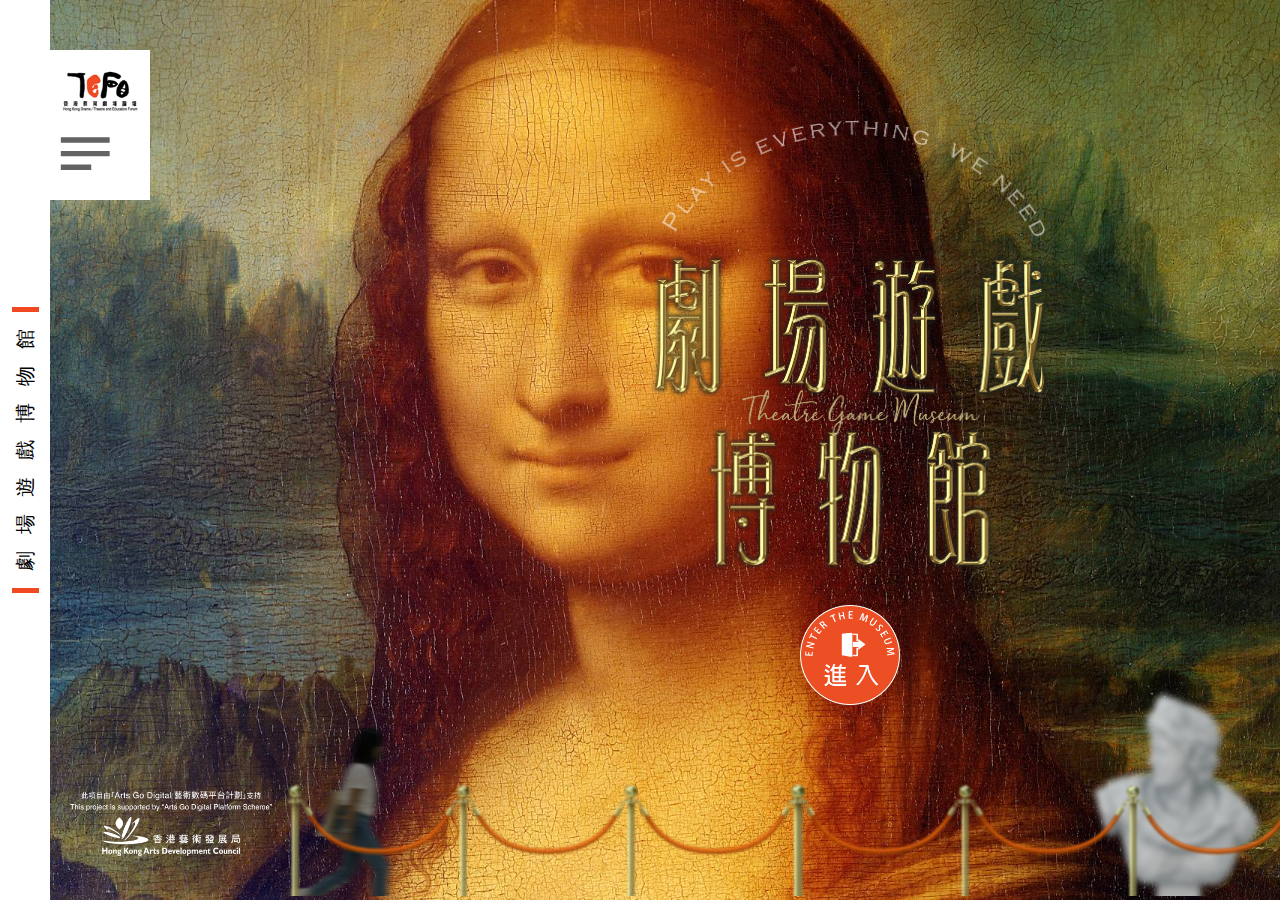
==== index.html @ 69258dda "test version tefo-theath game museum" ====
<!doctype html><html lang="en"><head><meta charset="utf-8"/><link rel="icon" href="./favicon.ico"/><meta name="viewport" content="width=device-width,initial-scale=1"/><meta name="theme-color" content="#000000"/><meta name="description" content="Web site created using create-react-app"/><link rel="apple-touch-icon" href="./logo192.png"/><link rel="manifest" href="./manifest.json"/><title>React App</title><link href="./static/css/main.dbf21f42.chunk.css" rel="stylesheet"></head><body><noscript>You need to enable JavaScript to run this app.</noscript><div id="root"></div><script>!function(e){function t(t){for(var n,a,f=t[0],l=t[1],i=t[2],c=0,s=[];c<f.length;c++)a=f[c],Object.prototype.hasOwnProperty.call(o,a)&&o[a]&&s.push(o[a][0]),o[a]=0;for(n in l)Object.prototype.hasOwnProperty.call(l,n)&&(e[n]=l[n]);for(p&&p(t);s.length;)s.shift()();return u.push.apply(u,i||[]),r()}function r(){for(var e,t=0;t<u.length;t++){for(var r=u[t],n=!0,f=1;f<r.length;f++){var l=r[f];0!==o[l]&&(n=!1)}n&&(u.splice(t--,1),e=a(a.s=r[0]))}return e}var n={},o={1:0},u=[];function a(t){if(n[t])return n[t].exports;var r=n[t]={i:t,l:!1,exports:{}};return e[t].call(r.exports,r,r.exports,a),r.l=!0,r.exports}a.m=e,a.c=n,a.d=function(e,t,r){a.o(e,t)||Object.defineProperty(e,t,{enumerable:!0,get:r})},a.r=function(e){"undefined"!=typeof Symbol&&Symbol.toStringTag&&Object.defineProperty(e,Symbol.toStringTag,{value:"Module"}),Object.defineProperty(e,"__esModule",{value:!0})},a.t=function(e,t){if(1&t&&(e=a(e)),8&t)return e;if(4&t&&"object"==typeof e&&e&&e.__esModule)return e;var r=Object.create(null);if(a.r(r),Object.defineProperty(r,"default",{enumerable:!0,value:e}),2&t&&"string"!=typeof e)for(var n in e)a.d(r,n,function(t){return e[t]}.bind(null,n));return r},a.n=function(e){var t=e&&e.__esModule?function(){return e.default}:function(){return e};return a.d(t,"a",t),t},a.o=function(e,t){return Object.prototype.hasOwnProperty.call(e,t)},a.p="./";var f=this["webpackJsonptefo-theath-game-museum"]=this["webpackJsonptefo-theath-game-museum"]||[],l=f.push.bind(f);f.push=t,f=f.slice();for(var i=0;i<f.length;i++)t(f[i]);var p=l;r()}([])</script><script src="./static/js/2.9c0cfb5a.chunk.js"></script><script src="./static/js/main.5e828499.chunk.js"></script></body></html>
---- static/css/main.dbf21f42.chunk.css ----
.Header_main-wrapper__FoVVY{background-color:#fff;position:absolute;height:100vh;width:50px}.Header_main-wrapper__FoVVY .Header_menu-button-wrapper__3UiHN{background-color:#fff;position:absolute;top:50px;left:50px;height:150px;width:100px;padding:20px 10px;box-sizing:border-box}.Header_main-wrapper__FoVVY .Header_menu-button-wrapper__3UiHN .Header_btn-menu__-OaRZ{margin-top:20px}.Header_main-wrapper__FoVVY .Header_menu-button-wrapper__3UiHN .Header_btn-menu__-OaRZ img{width:50px}.Header_main-wrapper__FoVVY .Header_title__1F92a{transform:rotate(270deg);transform-origin:0 0;text-align:center;margin:0 auto;box-sizing:border-box;position:absolute;top:100vh;width:100vh;height:50px;display:flex;align-items:center;justify-content:center}.Header_main-wrapper__FoVVY .Header_title__1F92a .Header_title-inner-wrapper__3VmF3{letter-spacing:17px;padding:0 0 0 17px;border-left:5px solid #f04922;border-right:5px solid #f04922;font-size:20px}@media screen and (max-width:640px){.Header_main-wrapper__FoVVY{position:absolute;width:100%;height:unset;top:0;left:0}.Header_main-wrapper__FoVVY .Header_menu-button-wrapper__3UiHN{position:relative;top:unset;left:unset;width:100%;height:50px;padding:20px 10px 10px;display:flex;align-items:center;justify-content:space-between;margin-top:10px}.Header_main-wrapper__FoVVY .Header_menu-button-wrapper__3UiHN .Header_logo-wrapper__1xQ1X{height:100%}.Header_main-wrapper__FoVVY .Header_menu-button-wrapper__3UiHN .Header_btn-menu__-OaRZ{height:100%;margin-top:0}.Header_main-wrapper__FoVVY .Header_title__1F92a{transform:unset;width:100%;height:unset;top:28px}.Header_main-wrapper__FoVVY .Header_title__1F92a .Header_title-inner-wrapper__3VmF3{font-size:16px;letter-spacing:5px;padding:0 0 0 5px}}.Landing_main-wrapper__2ruoX{background-image:url(../../static/media/pc_bg.e0ec4f94.jpg);background-repeat:no-repeat;width:100vw;height:100vh;background-size:cover}.Landing_main-wrapper__2ruoX .Landing_bubble-gum-wrapper__1EOdi{position:absolute;top:410px;left:510px;width:200px;animation-duration:1s;animation-iteration-count:infinite}.Landing_main-wrapper__2ruoX .Landing_enter-wrapper__3Q1ZH{z-index:100;position:absolute;width:400px;top:120px;right:230px;display:flex;flex-wrap:wrap;justify-content:center}.Landing_main-wrapper__2ruoX .Landing_enter-wrapper__3Q1ZH .Landing_btn-enter__1Q6Pv{margin-top:30px;background-image:url(../../static/media/btn-enter.7aafa90f.png);background-repeat:no-repeat;width:100px;height:100px;background-size:contain}.Landing_main-wrapper__2ruoX .Landing_enter-wrapper__3Q1ZH .Landing_btn-enter__1Q6Pv:hover{background-image:url(../../static/media/btn-enter-hover.f0e2e5ad.png)}.Landing_main-wrapper__2ruoX .Landing_bottom-item-wrapper__21vsF{position:absolute;bottom:0;left:50px;display:flex;align-items:flex-end}.Landing_main-wrapper__2ruoX .Landing_bottom-item-wrapper__21vsF .Landing_sponsor-wrapper__t954B{flex:1 1;min-width:100px;margin-bottom:40px;padding-left:20px}.Landing_main-wrapper__2ruoX .Landing_bottom-item-wrapper__21vsF .Landing_fence-wrapper__2pHlI{flex:5 1}@keyframes Landing_bubble-gum-keyframes__3iFqS{0%{transform:scale(1)}to{transform:scale(3)}}@media screen and (max-width:640px){.Landing_main-wrapper__2ruoX{background-image:url(../../static/media/m_bg.52000dc2.jpg)}.Landing_main-wrapper__2ruoX .Landing_enter-wrapper__3Q1ZH{top:410px;left:0;right:0;width:60%;margin:auto}.Landing_main-wrapper__2ruoX .Landing_enter-wrapper__3Q1ZH .Landing_btn-enter__1Q6Pv{width:60px;margin-top:10px}.Landing_main-wrapper__2ruoX .Landing_bottom-item-wrapper__21vsF{width:100%;left:0}.Landing_main-wrapper__2ruoX .Landing_bottom-item-wrapper__21vsF .Landing_sponsor-wrapper__t954B{position:fixed;top:80px;right:0;flex:unset;width:30%;margin:0;padding:0}.Landing_main-wrapper__2ruoX .Landing_bottom-item-wrapper__21vsF .Landing_fence-wrapper__2pHlI{width:100%;flex:unset}}.Welcome_main-wrapper__Hpxr8{background-image:url(../../static/media/pc_scene2_bg.5a228e46.jpg);background-repeat:no-repeat;width:100vw;height:100vh;background-size:cover}.Welcome_main-wrapper__Hpxr8.Welcome_stage-next__2Sww- .Welcome_interactive-wrapper__zdX-I .Welcome_chatbox-wrapper__3gYdY .Welcome_chatbox-inner-wrapper__2IcvY .Welcome_button__3Q8O3{background-image:url([data-uri])}.Welcome_main-wrapper__Hpxr8.Welcome_stage-next__2Sww- .Welcome_interactive-wrapper__zdX-I .Welcome_chatbox-wrapper__3gYdY .Welcome_chatbox-inner-wrapper__2IcvY .Welcome_button__3Q8O3:hover{background-image:url([data-uri])}.Welcome_main-wrapper__Hpxr8.Welcome_stage-ready__2ZlGd .Welcome_interactive-wrapper__zdX-I .Welcome_chatbox-wrapper__3gYdY .Welcome_chatbox-inner-wrapper__2IcvY .Welcome_message-wrapper__qYO1U{padding:60px 100px 60px 110px}.Welcome_main-wrapper__Hpxr8.Welcome_stage-ready__2ZlGd .Welcome_interactive-wrapper__zdX-I .Welcome_chatbox-wrapper__3gYdY .Welcome_chatbox-inner-wrapper__2IcvY .Welcome_message-wrapper__qYO1U .Welcome_message-content__1_M8i.Welcome_message2__3iXRi .Welcome_intro__34xeK{letter-spacing:.2em}.Welcome_main-wrapper__Hpxr8.Welcome_stage-ready__2ZlGd .Welcome_interactive-wrapper__zdX-I .Welcome_chatbox-wrapper__3gYdY .Welcome_chatbox-inner-wrapper__2IcvY .Welcome_message-wrapper__qYO1U .Welcome_message-content__1_M8i.Welcome_message2__3iXRi .Welcome_prepare-item-wrapper__1d6SG{margin-top:40px;display:flex;align-items:flex-start;justify-content:space-between}.Welcome_main-wrapper__Hpxr8.Welcome_stage-ready__2ZlGd .Welcome_interactive-wrapper__zdX-I .Welcome_chatbox-wrapper__3gYdY .Welcome_chatbox-inner-wrapper__2IcvY .Welcome_message-wrapper__qYO1U .Welcome_message-content__1_M8i.Welcome_message2__3iXRi .Welcome_prepare-item-wrapper__1d6SG .Welcome_item-wrapper__3N5bn{display:flex;flex-wrap:wrap;align-items:center;justify-content:center;flex:1 1}.Welcome_main-wrapper__Hpxr8.Welcome_stage-ready__2ZlGd .Welcome_interactive-wrapper__zdX-I .Welcome_chatbox-wrapper__3gYdY .Welcome_chatbox-inner-wrapper__2IcvY .Welcome_message-wrapper__qYO1U .Welcome_message-content__1_M8i.Welcome_message2__3iXRi .Welcome_prepare-item-wrapper__1d6SG .Welcome_item-wrapper__3N5bn .Welcome_image-wrapper__3rYbd{display:flex;align-items:center;justify-content:center;padding:0;box-sizing:border-box;flex:1 0 100%;height:50px}.Welcome_main-wrapper__Hpxr8.Welcome_stage-ready__2ZlGd .Welcome_interactive-wrapper__zdX-I .Welcome_chatbox-wrapper__3gYdY .Welcome_chatbox-inner-wrapper__2IcvY .Welcome_message-wrapper__qYO1U .Welcome_message-content__1_M8i.Welcome_message2__3iXRi .Welcome_prepare-item-wrapper__1d6SG .Welcome_item-wrapper__3N5bn .Welcome_name__2Xkpx{color:#f04922;font-size:20px;width:100%;text-align:center;margin-top:10px}.Welcome_main-wrapper__Hpxr8.Welcome_stage-ready__2ZlGd .Welcome_interactive-wrapper__zdX-I .Welcome_chatbox-wrapper__3gYdY .Welcome_chatbox-inner-wrapper__2IcvY .Welcome_message-wrapper__qYO1U .Welcome_message-content__1_M8i.Welcome_message2__3iXRi .Welcome_prepare-item-wrapper__1d6SG .Welcome_item-wrapper__3N5bn .Welcome_desc__3jBHg{font-size:14px;text-align:center}.Welcome_main-wrapper__Hpxr8.Welcome_stage-ready__2ZlGd .Welcome_interactive-wrapper__zdX-I .Welcome_chatbox-wrapper__3gYdY .Welcome_chatbox-inner-wrapper__2IcvY .Welcome_button__3Q8O3{background-image:url(../../static/media/btn-ready.8f2aceac.png);bottom:-20px}.Welcome_main-wrapper__Hpxr8.Welcome_stage-ready__2ZlGd .Welcome_interactive-wrapper__zdX-I .Welcome_chatbox-wrapper__3gYdY .Welcome_chatbox-inner-wrapper__2IcvY .Welcome_button__3Q8O3:hover{background-image:url(../../static/media/btn-ready-hover.6deb0846.png)}.Welcome_main-wrapper__Hpxr8 .Welcome_interactive-wrapper__zdX-I{height:100%;width:80%;margin:0 auto;position:relative;display:flex;flex-wrap:wrap}.Welcome_main-wrapper__Hpxr8 .Welcome_interactive-wrapper__zdX-I .Welcome_chatbox-wrapper__3gYdY{height:55%;display:flex;align-self:flex-end;flex:1 0 100%;justify-content:flex-end}.Welcome_main-wrapper__Hpxr8 .Welcome_interactive-wrapper__zdX-I .Welcome_chatbox-wrapper__3gYdY .Welcome_chatbox-inner-wrapper__2IcvY{height:100%;position:relative}.Welcome_main-wrapper__Hpxr8 .Welcome_interactive-wrapper__zdX-I .Welcome_chatbox-wrapper__3gYdY .Welcome_chatbox-inner-wrapper__2IcvY .Welcome_message-wrapper__qYO1U{position:absolute;top:0;left:0;width:100%;height:100%;box-sizing:border-box;padding:40px 100px 60px 110px}.Welcome_main-wrapper__Hpxr8 .Welcome_interactive-wrapper__zdX-I .Welcome_chatbox-wrapper__3gYdY .Welcome_chatbox-inner-wrapper__2IcvY .Welcome_message-wrapper__qYO1U .Welcome_title__2pFWv{width:100px}.Welcome_main-wrapper__Hpxr8 .Welcome_interactive-wrapper__zdX-I .Welcome_chatbox-wrapper__3gYdY .Welcome_chatbox-inner-wrapper__2IcvY .Welcome_message-wrapper__qYO1U .Welcome_message-content__1_M8i{color:#fdfcfc;font-weight:700;font-family:"Adobe Fan Heiti Std";margin-top:10px}.Welcome_main-wrapper__Hpxr8 .Welcome_interactive-wrapper__zdX-I .Welcome_chatbox-wrapper__3gYdY .Welcome_chatbox-inner-wrapper__2IcvY .Welcome_message-wrapper__qYO1U .Welcome_message-content__1_M8i.Welcome_message__2pbww{letter-spacing:8px;line-height:1.2em;font-size:40px}.Welcome_main-wrapper__Hpxr8 .Welcome_interactive-wrapper__zdX-I .Welcome_chatbox-wrapper__3gYdY .Welcome_chatbox-inner-wrapper__2IcvY .Welcome_message-wrapper__qYO1U .Welcome_message-content__1_M8i.Welcome_message__2pbww span{color:#f04922}.Welcome_main-wrapper__Hpxr8 .Welcome_interactive-wrapper__zdX-I .Welcome_chatbox-wrapper__3gYdY .Welcome_chatbox-inner-wrapper__2IcvY .Welcome_button__3Q8O3{background-repeat:no-repeat;width:100px;height:100px;background-size:contain;position:absolute;bottom:-50px;left:330px}.Welcome_main-wrapper__Hpxr8 .Welcome_interactive-wrapper__zdX-I .Welcome_chatbox-wrapper__3gYdY .Welcome_chatbox-inner-wrapper__2IcvY .Welcome_button__3Q8O3.Welcome_btn-next__RwuQP{background-image:url([data-uri])}.Welcome_main-wrapper__Hpxr8 .Welcome_interactive-wrapper__zdX-I .Welcome_chatbox-wrapper__3gYdY .Welcome_chatbox-inner-wrapper__2IcvY .Welcome_button__3Q8O3.Welcome_btn-next__RwuQP:hover{background-image:url([data-uri])}.Welcome_main-wrapper__Hpxr8 .Welcome_interactive-wrapper__zdX-I .Welcome_chatbox-wrapper__3gYdY .Welcome_chatbox-inner-wrapper__2IcvY .Welcome_button__3Q8O3.Welcome_btn-ready__2dEn0{background-image:url(../../static/media/btn-ready.8f2aceac.png)}.Welcome_main-wrapper__Hpxr8 .Welcome_interactive-wrapper__zdX-I .Welcome_chatbox-wrapper__3gYdY .Welcome_chatbox-inner-wrapper__2IcvY .Welcome_button__3Q8O3.Welcome_btn-ready__2dEn0:hover{background-image:url(../../static/media/btn-ready-hover.6deb0846.png)}.Welcome_main-wrapper__Hpxr8 .Welcome_interactive-wrapper__zdX-I .Welcome_lincoln-wrapper__yZY7G{position:relative;height:40%;display:flex;flex:1 0 100%;align-self:flex-end;justify-content:center}.Welcome_main-wrapper__Hpxr8 .Welcome_interactive-wrapper__zdX-I .Welcome_lincoln-wrapper__yZY7G .Welcome_eye-glasses__2fNb4{position:absolute;top:16.3%;left:45.7%;width:50px}.Welcome_main-wrapper__Hpxr8 .Welcome_interactive-wrapper__zdX-I .Welcome_lincoln-wrapper__yZY7G img{margin-right:16%}@media screen and (max-width:640px){.Welcome_main-wrapper__Hpxr8{background-image:url(../../static/media/m_scene2_bg.c8f529ed.jpg);height:calc(100vh - 60px);margin-top:60px;background-position:top}.Welcome_main-wrapper__Hpxr8.Welcome_stage-ready__2ZlGd .Welcome_interactive-wrapper__zdX-I .Welcome_chatbox-wrapper__3gYdY .Welcome_chatbox-inner-wrapper__2IcvY .Welcome_message-wrapper__qYO1U{padding:40px 30px 10px 50px;width:100%}.Welcome_main-wrapper__Hpxr8.Welcome_stage-ready__2ZlGd .Welcome_interactive-wrapper__zdX-I .Welcome_chatbox-wrapper__3gYdY .Welcome_chatbox-inner-wrapper__2IcvY .Welcome_message-wrapper__qYO1U .Welcome_message-content__1_M8i.Welcome_message2__3iXRi .Welcome_intro__34xeK{font-size:14px;letter-spacing:.1em}.Welcome_main-wrapper__Hpxr8.Welcome_stage-ready__2ZlGd .Welcome_interactive-wrapper__zdX-I .Welcome_chatbox-wrapper__3gYdY .Welcome_chatbox-inner-wrapper__2IcvY .Welcome_message-wrapper__qYO1U .Welcome_message-content__1_M8i.Welcome_message2__3iXRi .Welcome_prepare-item-wrapper__1d6SG{margin-top:15px}.Welcome_main-wrapper__Hpxr8.Welcome_stage-ready__2ZlGd .Welcome_interactive-wrapper__zdX-I .Welcome_chatbox-wrapper__3gYdY .Welcome_chatbox-inner-wrapper__2IcvY .Welcome_message-wrapper__qYO1U .Welcome_message-content__1_M8i.Welcome_message2__3iXRi .Welcome_prepare-item-wrapper__1d6SG .Welcome_item-wrapper__3N5bn .Welcome_image-wrapper__3rYbd{height:30px}.Welcome_main-wrapper__Hpxr8.Welcome_stage-ready__2ZlGd .Welcome_interactive-wrapper__zdX-I .Welcome_chatbox-wrapper__3gYdY .Welcome_chatbox-inner-wrapper__2IcvY .Welcome_message-wrapper__qYO1U .Welcome_message-content__1_M8i.Welcome_message2__3iXRi .Welcome_prepare-item-wrapper__1d6SG .Welcome_item-wrapper__3N5bn .Welcome_name__2Xkpx{font-size:16px}.Welcome_main-wrapper__Hpxr8.Welcome_stage-ready__2ZlGd .Welcome_interactive-wrapper__zdX-I .Welcome_chatbox-wrapper__3gYdY .Welcome_chatbox-inner-wrapper__2IcvY .Welcome_message-wrapper__qYO1U .Welcome_message-content__1_M8i.Welcome_message2__3iXRi .Welcome_prepare-item-wrapper__1d6SG .Welcome_item-wrapper__3N5bn .Welcome_desc__3jBHg{font-size:12px}.Welcome_main-wrapper__Hpxr8.Welcome_stage-ready__2ZlGd .Welcome_interactive-wrapper__zdX-I .Welcome_chatbox-wrapper__3gYdY .Welcome_chatbox-inner-wrapper__2IcvY .Welcome_button__3Q8O3{bottom:120px}.Welcome_main-wrapper__Hpxr8 .Welcome_interactive-wrapper__zdX-I{width:100%}.Welcome_main-wrapper__Hpxr8 .Welcome_interactive-wrapper__zdX-I .Welcome_chatbox-wrapper__3gYdY .Welcome_chatbox-inner-wrapper__2IcvY .Welcome_message-wrapper__qYO1U{width:340px;padding:20px 20px 20px 60px;height:260px}.Welcome_main-wrapper__Hpxr8 .Welcome_interactive-wrapper__zdX-I .Welcome_chatbox-wrapper__3gYdY .Welcome_chatbox-inner-wrapper__2IcvY .Welcome_message-wrapper__qYO1U .Welcome_title__2pFWv{width:50px}.Welcome_main-wrapper__Hpxr8 .Welcome_interactive-wrapper__zdX-I .Welcome_chatbox-wrapper__3gYdY .Welcome_chatbox-inner-wrapper__2IcvY .Welcome_message-wrapper__qYO1U .Welcome_message-content__1_M8i.Welcome_message__2pbww{font-size:18px}.Welcome_main-wrapper__Hpxr8 .Welcome_interactive-wrapper__zdX-I .Welcome_chatbox-wrapper__3gYdY .Welcome_chatbox-inner-wrapper__2IcvY .Welcome_button__3Q8O3{width:50px;height:50px;bottom:130px;left:200px}.Welcome_main-wrapper__Hpxr8 .Welcome_interactive-wrapper__zdX-I .Welcome_lincoln-wrapper__yZY7G{height:unset}}:root{--max-frame-width:1100px;--main-wrapper-min-height:calc(100vh - 300px)}body{width:100%;height:100%;font-family:Arial}body,h1,h2,h3,h4,h5,h6{margin:0}:focus{outline:none}button{border:0;font-size:1em}img{max-width:100%;max-height:100%}.btn{cursor:pointer}a,a:hover{color:unset;text-decoration:none}a:hover{cursor:pointer}
/*# sourceMappingURL=main.dbf21f42.chunk.css.map */
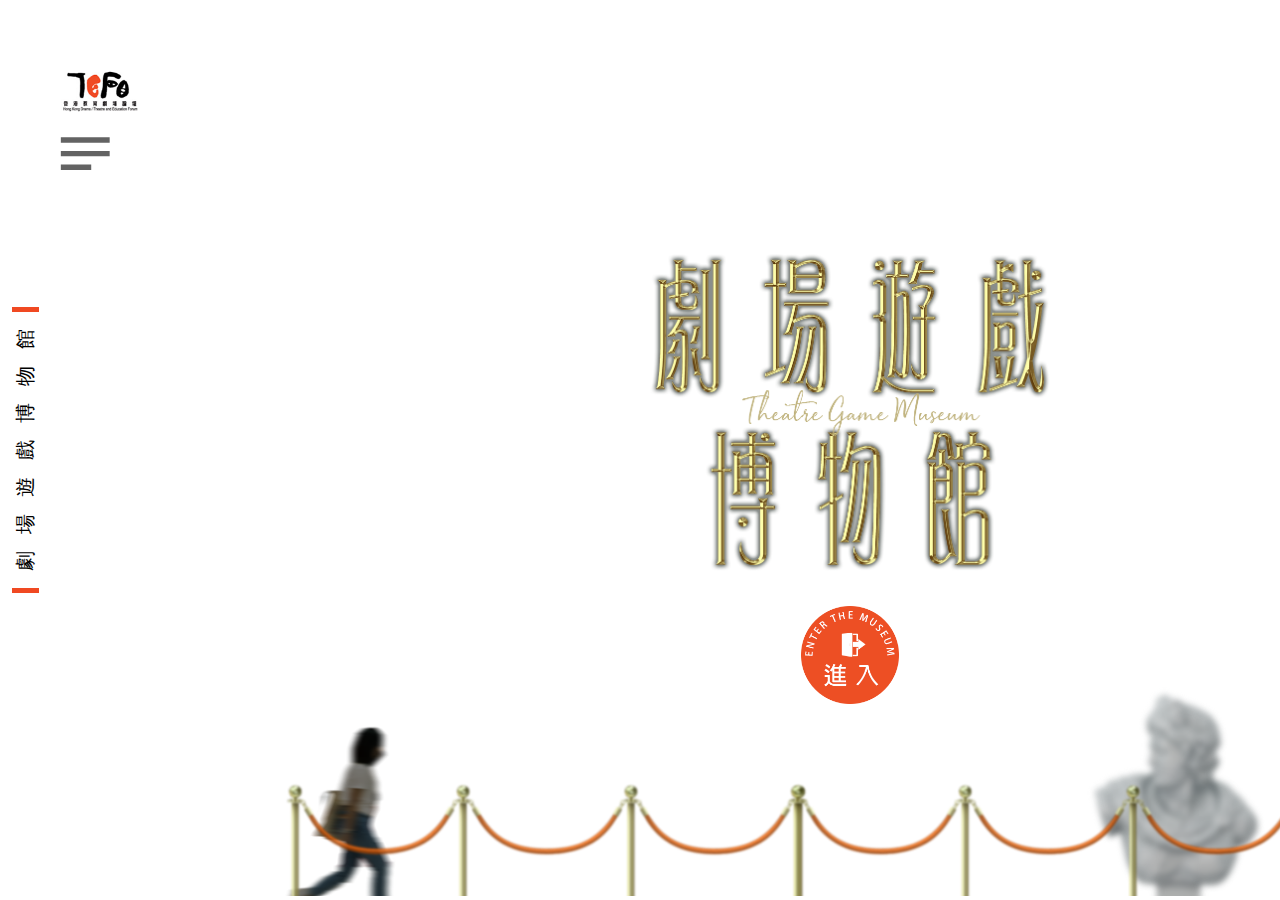
==== commit ffa26f56: "[Update] tefo-theath-game-museum" ====
--- a/index.html
+++ b/index.html
@@ -1 +1 @@
-<!doctype html><html lang="en"><head><meta charset="utf-8"/><link rel="icon" href="./favicon.ico"/><meta name="viewport" content="width=device-width,initial-scale=1"/><meta name="theme-color" content="#000000"/><meta name="description" content="Web site created using create-react-app"/><link rel="apple-touch-icon" href="./logo192.png"/><link rel="manifest" href="./manifest.json"/><title>React App</title><link href="./static/css/main.dbf21f42.chunk.css" rel="stylesheet"></head><body><noscript>You need to enable JavaScript to run this app.</noscript><div id="root"></div><script>!function(e){function t(t){for(var n,a,f=t[0],l=t[1],i=t[2],c=0,s=[];c<f.length;c++)a=f[c],Object.prototype.hasOwnProperty.call(o,a)&&o[a]&&s.push(o[a][0]),o[a]=0;for(n in l)Object.prototype.hasOwnProperty.call(l,n)&&(e[n]=l[n]);for(p&&p(t);s.length;)s.shift()();return u.push.apply(u,i||[]),r()}function r(){for(var e,t=0;t<u.length;t++){for(var r=u[t],n=!0,f=1;f<r.length;f++){var l=r[f];0!==o[l]&&(n=!1)}n&&(u.splice(t--,1),e=a(a.s=r[0]))}return e}var n={},o={1:0},u=[];function a(t){if(n[t])return n[t].exports;var r=n[t]={i:t,l:!1,exports:{}};return e[t].call(r.exports,r,r.exports,a),r.l=!0,r.exports}a.m=e,a.c=n,a.d=function(e,t,r){a.o(e,t)||Object.defineProperty(e,t,{enumerable:!0,get:r})},a.r=function(e){"undefined"!=typeof Symbol&&Symbol.toStringTag&&Object.defineProperty(e,Symbol.toStringTag,{value:"Module"}),Object.defineProperty(e,"__esModule",{value:!0})},a.t=function(e,t){if(1&t&&(e=a(e)),8&t)return e;if(4&t&&"object"==typeof e&&e&&e.__esModule)return e;var r=Object.create(null);if(a.r(r),Object.defineProperty(r,"default",{enumerable:!0,value:e}),2&t&&"string"!=typeof e)for(var n in e)a.d(r,n,function(t){return e[t]}.bind(null,n));return r},a.n=function(e){var t=e&&e.__esModule?function(){return e.default}:function(){return e};return a.d(t,"a",t),t},a.o=function(e,t){return Object.prototype.hasOwnProperty.call(e,t)},a.p="./";var f=this["webpackJsonptefo-theath-game-museum"]=this["webpackJsonptefo-theath-game-museum"]||[],l=f.push.bind(f);f.push=t,f=f.slice();for(var i=0;i<f.length;i++)t(f[i]);var p=l;r()}([])</script><script src="./static/js/2.9c0cfb5a.chunk.js"></script><script src="./static/js/main.5e828499.chunk.js"></script></body></html>+<!doctype html><html lang="en"><head><meta charset="utf-8"/><link rel="icon" href="./favicon.ico"/><meta name="viewport" content="width=device-width,initial-scale=1"/><meta name="theme-color" content="#000000"/><meta name="description" content=""/><script src="./verlet-1.0.0.min.js"></script><link rel="apple-touch-icon" href="./logo192.png"/><link rel="manifest" href="./manifest.json"/><title>劇場遊戲博物館</title><link href="./static/css/main.ba99017e.chunk.css" rel="stylesheet"></head><body><noscript>You need to enable JavaScript to run this app.</noscript><div id="root"></div><script>!function(e){function t(t){for(var n,a,f=t[0],l=t[1],i=t[2],c=0,s=[];c<f.length;c++)a=f[c],Object.prototype.hasOwnProperty.call(o,a)&&o[a]&&s.push(o[a][0]),o[a]=0;for(n in l)Object.prototype.hasOwnProperty.call(l,n)&&(e[n]=l[n]);for(p&&p(t);s.length;)s.shift()();return u.push.apply(u,i||[]),r()}function r(){for(var e,t=0;t<u.length;t++){for(var r=u[t],n=!0,f=1;f<r.length;f++){var l=r[f];0!==o[l]&&(n=!1)}n&&(u.splice(t--,1),e=a(a.s=r[0]))}return e}var n={},o={1:0},u=[];function a(t){if(n[t])return n[t].exports;var r=n[t]={i:t,l:!1,exports:{}};return e[t].call(r.exports,r,r.exports,a),r.l=!0,r.exports}a.m=e,a.c=n,a.d=function(e,t,r){a.o(e,t)||Object.defineProperty(e,t,{enumerable:!0,get:r})},a.r=function(e){"undefined"!=typeof Symbol&&Symbol.toStringTag&&Object.defineProperty(e,Symbol.toStringTag,{value:"Module"}),Object.defineProperty(e,"__esModule",{value:!0})},a.t=function(e,t){if(1&t&&(e=a(e)),8&t)return e;if(4&t&&"object"==typeof e&&e&&e.__esModule)return e;var r=Object.create(null);if(a.r(r),Object.defineProperty(r,"default",{enumerable:!0,value:e}),2&t&&"string"!=typeof e)for(var n in e)a.d(r,n,function(t){return e[t]}.bind(null,n));return r},a.n=function(e){var t=e&&e.__esModule?function(){return e.default}:function(){return e};return a.d(t,"a",t),t},a.o=function(e,t){return Object.prototype.hasOwnProperty.call(e,t)},a.p="./";var f=this["webpackJsonptefo-theath-game-museum"]=this["webpackJsonptefo-theath-game-museum"]||[],l=f.push.bind(f);f.push=t,f=f.slice();for(var i=0;i<f.length;i++)t(f[i]);var p=l;r()}([])</script><script src="./static/js/2.5824d6a3.chunk.js"></script><script src="./static/js/main.b02cfaa3.chunk.js"></script></body></html>--- a/static/css/main.ba99017e.chunk.css
+++ b/static/css/main.ba99017e.chunk.css
@@ -0,0 +1,2 @@
+.Header_main-wrapper__FoVVY{background-color:#fff;position:absolute;height:100vh;width:50px;z-index:100}.Header_main-wrapper__FoVVY .Header_menu-button-wrapper__3UiHN{background-color:#fff;position:absolute;top:50px;left:50px;height:150px;width:100px;padding:20px 10px;box-sizing:border-box}.Header_main-wrapper__FoVVY .Header_menu-button-wrapper__3UiHN .Header_btn-menu__-OaRZ{margin-top:20px}.Header_main-wrapper__FoVVY .Header_menu-button-wrapper__3UiHN .Header_btn-menu__-OaRZ img{width:50px}.Header_main-wrapper__FoVVY .Header_title__1F92a{-webkit-transform:rotate(270deg);transform:rotate(270deg);-webkit-transform-origin:0 0;transform-origin:0 0;text-align:center;margin:0 auto;box-sizing:border-box;position:absolute;top:100vh;width:100vh;height:50px;display:-webkit-flex;display:flex;-webkit-align-items:center;align-items:center;-webkit-justify-content:center;justify-content:center}.Header_main-wrapper__FoVVY .Header_title__1F92a .Header_title-inner-wrapper__3VmF3{letter-spacing:17px;padding:0 0 0 17px;border-left:5px solid #f04922;border-right:5px solid #f04922;font-size:20px}@media screen and (max-width:640px){.Header_main-wrapper__FoVVY{position:absolute;width:100%;height:unset;top:0;left:0}.Header_main-wrapper__FoVVY .Header_menu-button-wrapper__3UiHN{position:relative;top:unset;left:unset;width:100%;height:50px;padding:20px 10px 10px;display:-webkit-flex;display:flex;-webkit-align-items:center;align-items:center;-webkit-justify-content:space-between;justify-content:space-between;margin-top:10px}.Header_main-wrapper__FoVVY .Header_menu-button-wrapper__3UiHN .Header_logo-wrapper__1xQ1X{height:100%}.Header_main-wrapper__FoVVY .Header_menu-button-wrapper__3UiHN .Header_btn-menu__-OaRZ{height:100%;margin-top:0}.Header_main-wrapper__FoVVY .Header_title__1F92a{-webkit-transform:unset;transform:unset;width:100%;height:unset;top:28px}.Header_main-wrapper__FoVVY .Header_title__1F92a .Header_title-inner-wrapper__3VmF3{font-size:16px;letter-spacing:5px;padding:0 0 0 5px}}.Landing_main-wrapper__2ruoX{background-image:url(../../static/media/pc_landing_bg.f1ebcdcf.gif);background-repeat:no-repeat;width:100vw;height:100vh;background-size:cover}.Landing_main-wrapper__2ruoX .Landing_bubble-gum-wrapper__1EOdi{position:absolute;top:410px;left:510px;width:200px;-webkit-animation-duration:1s;animation-duration:1s;-webkit-animation-iteration-count:infinite;animation-iteration-count:infinite}.Landing_main-wrapper__2ruoX .Landing_enter-wrapper__3Q1ZH{z-index:100;position:absolute;width:400px;top:120px;right:230px;display:-webkit-flex;display:flex;-webkit-flex-wrap:wrap;flex-wrap:wrap;-webkit-justify-content:center;justify-content:center}.Landing_main-wrapper__2ruoX .Landing_enter-wrapper__3Q1ZH .Landing_btn-enter__1Q6Pv{margin-top:30px;background-image:url(../../static/media/btn-enter.7aafa90f.png);background-repeat:no-repeat;width:100px;height:100px;background-size:contain}.Landing_main-wrapper__2ruoX .Landing_enter-wrapper__3Q1ZH .Landing_btn-enter__1Q6Pv:hover{background-image:url(../../static/media/btn-enter-hover.f0e2e5ad.png)}.Landing_main-wrapper__2ruoX .Landing_bottom-item-wrapper__21vsF{position:absolute;bottom:0;left:50px;display:-webkit-flex;display:flex;-webkit-align-items:flex-end;align-items:flex-end}.Landing_main-wrapper__2ruoX .Landing_bottom-item-wrapper__21vsF .Landing_sponsor-wrapper__t954B{-webkit-flex:1 1;flex:1 1;min-width:100px;margin-bottom:40px;padding-left:20px}.Landing_main-wrapper__2ruoX .Landing_bottom-item-wrapper__21vsF .Landing_fence-wrapper__2pHlI{-webkit-flex:5 1;flex:5 1}@-webkit-keyframes Landing_bubble-gum-keyframes__3iFqS{0%{-webkit-transform:scale(1);transform:scale(1)}to{-webkit-transform:scale(3);transform:scale(3)}}@keyframes Landing_bubble-gum-keyframes__3iFqS{0%{-webkit-transform:scale(1);transform:scale(1)}to{-webkit-transform:scale(3);transform:scale(3)}}@media screen and (max-width:640px){.Landing_main-wrapper__2ruoX{background-image:url(../../static/media/m_landing_bg.b68ae1c3.gif);background-position:top}.Landing_main-wrapper__2ruoX .Landing_enter-wrapper__3Q1ZH{top:410px;left:0;right:0;width:60%;margin:auto}.Landing_main-wrapper__2ruoX .Landing_enter-wrapper__3Q1ZH .Landing_btn-enter__1Q6Pv{width:60px;margin-top:10px}.Landing_main-wrapper__2ruoX .Landing_bottom-item-wrapper__21vsF{width:100%;left:0}.Landing_main-wrapper__2ruoX .Landing_bottom-item-wrapper__21vsF .Landing_sponsor-wrapper__t954B{position:fixed;top:80px;right:0;-webkit-flex:unset;flex:unset;width:30%;margin:0;padding:0}.Landing_main-wrapper__2ruoX .Landing_bottom-item-wrapper__21vsF .Landing_fence-wrapper__2pHlI{width:100%;-webkit-flex:unset;flex:unset}}.Welcome_main-wrapper__Hpxr8{background-image:url(../../static/media/pc_scene2_bg.5a228e46.jpg);background-repeat:no-repeat;width:100vw;height:100vh;background-size:cover}.Welcome_main-wrapper__Hpxr8.Welcome_stage-next__2Sww- .Welcome_interactive-wrapper__zdX-I .Welcome_chatbox-wrapper__3gYdY .Welcome_chatbox-inner-wrapper__2IcvY .Welcome_button__3Q8O3{background-image:url([data-uri])}.Welcome_main-wrapper__Hpxr8.Welcome_stage-next__2Sww- .Welcome_interactive-wrapper__zdX-I .Welcome_chatbox-wrapper__3gYdY .Welcome_chatbox-inner-wrapper__2IcvY .Welcome_button__3Q8O3:hover{background-image:url([data-uri])}.Welcome_main-wrapper__Hpxr8.Welcome_stage-ready__2ZlGd .Welcome_interactive-wrapper__zdX-I .Welcome_chatbox-wrapper__3gYdY .Welcome_chatbox-inner-wrapper__2IcvY .Welcome_message-wrapper__qYO1U{padding:60px 100px 60px 110px}.Welcome_main-wrapper__Hpxr8.Welcome_stage-ready__2ZlGd .Welcome_interactive-wrapper__zdX-I .Welcome_chatbox-wrapper__3gYdY .Welcome_chatbox-inner-wrapper__2IcvY .Welcome_message-wrapper__qYO1U .Welcome_message-content__1_M8i.Welcome_message2__3iXRi .Welcome_intro__34xeK{letter-spacing:.2em}.Welcome_main-wrapper__Hpxr8.Welcome_stage-ready__2ZlGd .Welcome_interactive-wrapper__zdX-I .Welcome_chatbox-wrapper__3gYdY .Welcome_chatbox-inner-wrapper__2IcvY .Welcome_message-wrapper__qYO1U .Welcome_message-content__1_M8i.Welcome_message2__3iXRi .Welcome_prepare-item-wrapper__1d6SG{margin-top:40px;display:-webkit-flex;display:flex;-webkit-align-items:flex-start;align-items:flex-start;-webkit-justify-content:space-between;justify-content:space-between}.Welcome_main-wrapper__Hpxr8.Welcome_stage-ready__2ZlGd .Welcome_interactive-wrapper__zdX-I .Welcome_chatbox-wrapper__3gYdY .Welcome_chatbox-inner-wrapper__2IcvY .Welcome_message-wrapper__qYO1U .Welcome_message-content__1_M8i.Welcome_message2__3iXRi .Welcome_prepare-item-wrapper__1d6SG .Welcome_item-wrapper__3N5bn{display:-webkit-flex;display:flex;-webkit-flex-wrap:wrap;flex-wrap:wrap;-webkit-align-items:center;align-items:center;-webkit-justify-content:center;justify-content:center;-webkit-flex:1 1;flex:1 1}.Welcome_main-wrapper__Hpxr8.Welcome_stage-ready__2ZlGd .Welcome_interactive-wrapper__zdX-I .Welcome_chatbox-wrapper__3gYdY .Welcome_chatbox-inner-wrapper__2IcvY .Welcome_message-wrapper__qYO1U .Welcome_message-content__1_M8i.Welcome_message2__3iXRi .Welcome_prepare-item-wrapper__1d6SG .Welcome_item-wrapper__3N5bn .Welcome_image-wrapper__3rYbd{display:-webkit-flex;display:flex;-webkit-align-items:center;align-items:center;-webkit-justify-content:center;justify-content:center;padding:0;box-sizing:border-box;-webkit-flex:1 0 100%;flex:1 0 100%;height:50px}.Welcome_main-wrapper__Hpxr8.Welcome_stage-ready__2ZlGd .Welcome_interactive-wrapper__zdX-I .Welcome_chatbox-wrapper__3gYdY .Welcome_chatbox-inner-wrapper__2IcvY .Welcome_message-wrapper__qYO1U .Welcome_message-content__1_M8i.Welcome_message2__3iXRi .Welcome_prepare-item-wrapper__1d6SG .Welcome_item-wrapper__3N5bn .Welcome_name__2Xkpx{color:#f04922;font-size:20px;width:100%;text-align:center;margin-top:10px}.Welcome_main-wrapper__Hpxr8.Welcome_stage-ready__2ZlGd .Welcome_interactive-wrapper__zdX-I .Welcome_chatbox-wrapper__3gYdY .Welcome_chatbox-inner-wrapper__2IcvY .Welcome_message-wrapper__qYO1U .Welcome_message-content__1_M8i.Welcome_message2__3iXRi .Welcome_prepare-item-wrapper__1d6SG .Welcome_item-wrapper__3N5bn .Welcome_desc__3jBHg{font-size:14px;text-align:center}.Welcome_main-wrapper__Hpxr8.Welcome_stage-ready__2ZlGd .Welcome_interactive-wrapper__zdX-I .Welcome_chatbox-wrapper__3gYdY .Welcome_chatbox-inner-wrapper__2IcvY .Welcome_button__3Q8O3{background-image:url(../../static/media/btn-ready.8f2aceac.png);bottom:-20px}.Welcome_main-wrapper__Hpxr8.Welcome_stage-ready__2ZlGd .Welcome_interactive-wrapper__zdX-I .Welcome_chatbox-wrapper__3gYdY .Welcome_chatbox-inner-wrapper__2IcvY .Welcome_button__3Q8O3:hover{background-image:url(../../static/media/btn-ready-hover.6deb0846.png)}.Welcome_main-wrapper__Hpxr8 .Welcome_interactive-wrapper__zdX-I{height:100%;width:80%;margin:0 auto;position:relative;display:-webkit-flex;display:flex;-webkit-flex-wrap:wrap;flex-wrap:wrap}.Welcome_main-wrapper__Hpxr8 .Welcome_interactive-wrapper__zdX-I .Welcome_chatbox-wrapper__3gYdY{height:55%;display:-webkit-flex;display:flex;-webkit-align-self:flex-end;align-self:flex-end;-webkit-flex:1 0 100%;flex:1 0 100%;-webkit-justify-content:flex-end;justify-content:flex-end}.Welcome_main-wrapper__Hpxr8 .Welcome_interactive-wrapper__zdX-I .Welcome_chatbox-wrapper__3gYdY .Welcome_chatbox-inner-wrapper__2IcvY{height:100%;position:relative}.Welcome_main-wrapper__Hpxr8 .Welcome_interactive-wrapper__zdX-I .Welcome_chatbox-wrapper__3gYdY .Welcome_chatbox-inner-wrapper__2IcvY .Welcome_message-wrapper__qYO1U{position:absolute;top:0;left:0;width:100%;height:100%;box-sizing:border-box;padding:40px 100px 60px 110px}.Welcome_main-wrapper__Hpxr8 .Welcome_interactive-wrapper__zdX-I .Welcome_chatbox-wrapper__3gYdY .Welcome_chatbox-inner-wrapper__2IcvY .Welcome_message-wrapper__qYO1U .Welcome_title__2pFWv{width:100px}.Welcome_main-wrapper__Hpxr8 .Welcome_interactive-wrapper__zdX-I .Welcome_chatbox-wrapper__3gYdY .Welcome_chatbox-inner-wrapper__2IcvY .Welcome_message-wrapper__qYO1U .Welcome_message-content__1_M8i{color:#fdfcfc;font-weight:700;font-family:"Adobe Fan Heiti Std";margin-top:10px}.Welcome_main-wrapper__Hpxr8 .Welcome_interactive-wrapper__zdX-I .Welcome_chatbox-wrapper__3gYdY .Welcome_chatbox-inner-wrapper__2IcvY .Welcome_message-wrapper__qYO1U .Welcome_message-content__1_M8i.Welcome_message__2pbww{letter-spacing:8px;line-height:1.2em;font-size:40px}.Welcome_main-wrapper__Hpxr8 .Welcome_interactive-wrapper__zdX-I .Welcome_chatbox-wrapper__3gYdY .Welcome_chatbox-inner-wrapper__2IcvY .Welcome_message-wrapper__qYO1U .Welcome_message-content__1_M8i.Welcome_message__2pbww span{color:#f04922}.Welcome_main-wrapper__Hpxr8 .Welcome_interactive-wrapper__zdX-I .Welcome_chatbox-wrapper__3gYdY .Welcome_chatbox-inner-wrapper__2IcvY .Welcome_button__3Q8O3{background-repeat:no-repeat;width:100px;height:100px;background-size:contain;position:absolute;bottom:-50px;left:330px}.Welcome_main-wrapper__Hpxr8 .Welcome_interactive-wrapper__zdX-I .Welcome_chatbox-wrapper__3gYdY .Welcome_chatbox-inner-wrapper__2IcvY .Welcome_button__3Q8O3.Welcome_btn-next__RwuQP{background-image:url([data-uri])}.Welcome_main-wrapper__Hpxr8 .Welcome_interactive-wrapper__zdX-I .Welcome_chatbox-wrapper__3gYdY .Welcome_chatbox-inner-wrapper__2IcvY .Welcome_button__3Q8O3.Welcome_btn-next__RwuQP:hover{background-image:url([data-uri])}.Welcome_main-wrapper__Hpxr8 .Welcome_interactive-wrapper__zdX-I .Welcome_chatbox-wrapper__3gYdY .Welcome_chatbox-inner-wrapper__2IcvY .Welcome_button__3Q8O3.Welcome_btn-ready__2dEn0{background-image:url(../../static/media/btn-ready.8f2aceac.png)}.Welcome_main-wrapper__Hpxr8 .Welcome_interactive-wrapper__zdX-I .Welcome_chatbox-wrapper__3gYdY .Welcome_chatbox-inner-wrapper__2IcvY .Welcome_button__3Q8O3.Welcome_btn-ready__2dEn0:hover{background-image:url(../../static/media/btn-ready-hover.6deb0846.png)}.Welcome_main-wrapper__Hpxr8 .Welcome_interactive-wrapper__zdX-I .Welcome_lincoln-wrapper__yZY7G{position:relative;height:40%;display:-webkit-flex;display:flex;-webkit-flex:1 0 100%;flex:1 0 100%;-webkit-align-self:flex-end;align-self:flex-end;-webkit-justify-content:center;justify-content:center}.Welcome_main-wrapper__Hpxr8 .Welcome_interactive-wrapper__zdX-I .Welcome_lincoln-wrapper__yZY7G .Welcome_eye-glasses__2fNb4{position:absolute;top:16.3%;left:45.7%;width:50px}.Welcome_main-wrapper__Hpxr8 .Welcome_interactive-wrapper__zdX-I .Welcome_lincoln-wrapper__yZY7G img{margin-right:16%}@media screen and (max-width:640px){.Welcome_main-wrapper__Hpxr8{background-image:url(../../static/media/m_scene2_bg.c8f529ed.jpg);height:calc(100vh - 60px);margin-top:60px;background-position:top}.Welcome_main-wrapper__Hpxr8.Welcome_stage-ready__2ZlGd .Welcome_interactive-wrapper__zdX-I .Welcome_chatbox-wrapper__3gYdY .Welcome_chatbox-inner-wrapper__2IcvY .Welcome_message-wrapper__qYO1U{padding:40px 30px 10px 50px;width:100%}.Welcome_main-wrapper__Hpxr8.Welcome_stage-ready__2ZlGd .Welcome_interactive-wrapper__zdX-I .Welcome_chatbox-wrapper__3gYdY .Welcome_chatbox-inner-wrapper__2IcvY .Welcome_message-wrapper__qYO1U .Welcome_message-content__1_M8i.Welcome_message2__3iXRi .Welcome_intro__34xeK{font-size:14px;letter-spacing:.1em}.Welcome_main-wrapper__Hpxr8.Welcome_stage-ready__2ZlGd .Welcome_interactive-wrapper__zdX-I .Welcome_chatbox-wrapper__3gYdY .Welcome_chatbox-inner-wrapper__2IcvY .Welcome_message-wrapper__qYO1U .Welcome_message-content__1_M8i.Welcome_message2__3iXRi .Welcome_prepare-item-wrapper__1d6SG{margin-top:15px}.Welcome_main-wrapper__Hpxr8.Welcome_stage-ready__2ZlGd .Welcome_interactive-wrapper__zdX-I .Welcome_chatbox-wrapper__3gYdY .Welcome_chatbox-inner-wrapper__2IcvY .Welcome_message-wrapper__qYO1U .Welcome_message-content__1_M8i.Welcome_message2__3iXRi .Welcome_prepare-item-wrapper__1d6SG .Welcome_item-wrapper__3N5bn .Welcome_image-wrapper__3rYbd{height:30px}.Welcome_main-wrapper__Hpxr8.Welcome_stage-ready__2ZlGd .Welcome_interactive-wrapper__zdX-I .Welcome_chatbox-wrapper__3gYdY .Welcome_chatbox-inner-wrapper__2IcvY .Welcome_message-wrapper__qYO1U .Welcome_message-content__1_M8i.Welcome_message2__3iXRi .Welcome_prepare-item-wrapper__1d6SG .Welcome_item-wrapper__3N5bn .Welcome_name__2Xkpx{font-size:16px}.Welcome_main-wrapper__Hpxr8.Welcome_stage-ready__2ZlGd .Welcome_interactive-wrapper__zdX-I .Welcome_chatbox-wrapper__3gYdY .Welcome_chatbox-inner-wrapper__2IcvY .Welcome_message-wrapper__qYO1U .Welcome_message-content__1_M8i.Welcome_message2__3iXRi .Welcome_prepare-item-wrapper__1d6SG .Welcome_item-wrapper__3N5bn .Welcome_desc__3jBHg{font-size:12px}.Welcome_main-wrapper__Hpxr8.Welcome_stage-ready__2ZlGd .Welcome_interactive-wrapper__zdX-I .Welcome_chatbox-wrapper__3gYdY .Welcome_chatbox-inner-wrapper__2IcvY .Welcome_button__3Q8O3{bottom:120px}.Welcome_main-wrapper__Hpxr8 .Welcome_interactive-wrapper__zdX-I{width:100%}.Welcome_main-wrapper__Hpxr8 .Welcome_interactive-wrapper__zdX-I .Welcome_chatbox-wrapper__3gYdY .Welcome_chatbox-inner-wrapper__2IcvY .Welcome_message-wrapper__qYO1U{width:340px;padding:20px 20px 20px 60px;height:260px}.Welcome_main-wrapper__Hpxr8 .Welcome_interactive-wrapper__zdX-I .Welcome_chatbox-wrapper__3gYdY .Welcome_chatbox-inner-wrapper__2IcvY .Welcome_message-wrapper__qYO1U .Welcome_title__2pFWv{width:50px}.Welcome_main-wrapper__Hpxr8 .Welcome_interactive-wrapper__zdX-I .Welcome_chatbox-wrapper__3gYdY .Welcome_chatbox-inner-wrapper__2IcvY .Welcome_message-wrapper__qYO1U .Welcome_message-content__1_M8i.Welcome_message__2pbww{font-size:18px}.Welcome_main-wrapper__Hpxr8 .Welcome_interactive-wrapper__zdX-I .Welcome_chatbox-wrapper__3gYdY .Welcome_chatbox-inner-wrapper__2IcvY .Welcome_button__3Q8O3{width:50px;height:50px;bottom:130px;left:200px}.Welcome_main-wrapper__Hpxr8 .Welcome_interactive-wrapper__zdX-I .Welcome_lincoln-wrapper__yZY7G{height:unset}}.Questionnaire_main-wrapper__Tgmfb{width:100vw;height:100vh}@media screen and (max-width:640px){.Questionnaire_main-wrapper__Tgmfb{height:calc(100vh - 60px);margin-top:60px}}.Game1_main-wrapper__2H64s{width:100vw;height:100vh;position:relative;overflow:hidden}.Game1_main-wrapper__2H64s .Game1_background-wrapper__YuWn5{background-image:url(../../static/media/pc_game1_bg.c11ec6f5.jpg);background-repeat:no-repeat;background-size:cover;background-position:top;width:100%;height:100%}.Game1_main-wrapper__2H64s .Game1_scroll-wrapper__3WUD8{position:absolute;top:0;left:0;width:100%;height:100%;text-align:center;overflow-y:scroll}.Game1_main-wrapper__2H64s .Game1_scroll-wrapper__3WUD8 .Game1_scroll-content__2NqKE{width:100%;height:1000vh;font-size:100px}.Game1_main-wrapper__2H64s .Game1_person1-wrapper__1KSsC{position:absolute;height:100%;top:0}.Game1_main-wrapper__2H64s .Game1_person1-wrapper__1KSsC img{height:100%}.Game1_main-wrapper__2H64s .Game1_person2-wrapper__VF8yE{position:absolute;top:0;height:100%}.Game1_main-wrapper__2H64s .Game1_person2-wrapper__VF8yE img{height:100%}.Game1_main-wrapper__2H64s .Game1_bg-text-wrapper__1Clf7{position:absolute;top:0;right:0;height:100%}.Game1_main-wrapper__2H64s .Game1_bg-text-wrapper__1Clf7 img{height:100%;max-width:unset}.Game1_main-wrapper__2H64s .Game1_light-wrapper__393a5{position:absolute;top:-15%;left:0;right:0;bottom:0;margin:auto;width:320px;height:320px}.Game1_main-wrapper__2H64s .Game1_btn-next-wrapper__1wGH_{position:absolute;width:200px;top:290px;right:0;left:0;bottom:0;margin:auto;height:200px;opacity:0}.Game1_main-wrapper__2H64s .Game1_scroll-text-wrapper__1k2Qa{position:absolute;bottom:5%;left:5%}@media screen and (max-width:640px){.Game1_main-wrapper__2H64s{height:calc(100vh - 60px);margin-top:60px}.Game1_main-wrapper__2H64s .Game1_background-wrapper__YuWn5{background-image:url(../../static/media/m_game1_bg.ba867fab.jpg)}.Game1_main-wrapper__2H64s .Game1_bg-text-wrapper__1Clf7{height:unset;width:80%;margin:auto;left:0;right:0;top:40%}.Game1_main-wrapper__2H64s .Game1_bg-text-wrapper__1Clf7 img{max-height:unset;max-width:100%;height:unset}.Game1_main-wrapper__2H64s .Game1_person1-wrapper__1KSsC{height:unset;top:unset}.Game1_main-wrapper__2H64s .Game1_person1-wrapper__1KSsC img{height:unset}.Game1_main-wrapper__2H64s .Game1_person2-wrapper__VF8yE{height:unset;top:unset}.Game1_main-wrapper__2H64s .Game1_person2-wrapper__VF8yE img{height:unset}.Game1_main-wrapper__2H64s .Game1_light-wrapper__393a5{top:0;left:0;right:0;bottom:0;margin:auto;width:120px;height:120px}.Game1_main-wrapper__2H64s .Game1_btn-next-wrapper__1wGH_{width:80px;top:0;right:0;left:40%;bottom:0;margin:auto;height:80px}.Game1_main-wrapper__2H64s .Game1_scroll-text-wrapper__1k2Qa{bottom:0;top:0;margin:auto;height:20%;right:20px;left:unset}}.element_translate-config__25j7y{transition:.1s}.Game2_main-wrapper__3Pwx1{width:100vw;height:100vh}@media screen and (max-width:640px){.Game2_main-wrapper__3Pwx1{height:calc(100vh - 60px);margin-top:60px}}.curtain_main-wrapper__1WABx{width:100vw;height:100vh;position:fixed;top:0;left:0;z-index:10}.curtain_main-wrapper__1WABx .curtain_webgl-curtain__rVcM4{width:100%;height:100%;position:fixed;top:0;left:0}.curtain_main-wrapper__1WABx .curtain_webgl-curtain__rVcM4.curtain_hide__2QGx_{-webkit-animation-name:curtain_hide-curtain-keyframes__3AcCL;animation-name:curtain_hide-curtain-keyframes__3AcCL;-webkit-animation-duration:3s;animation-duration:3s;-webkit-animation-fill-mode:forwards;animation-fill-mode:forwards}@media screen and (max-width:640px){.curtain_main-wrapper__1WABx{height:calc(100vh - 60px);margin-top:60px}}@-webkit-keyframes curtain_hide-curtain-keyframes__3AcCL{0%{opacity:1}to{opacity:0}}@keyframes curtain_hide-curtain-keyframes__3AcCL{0%{opacity:1}to{opacity:0}}.main_main-wrapper__S1VUT{background-image:url(../../static/media/pc_game2_bg.b46b14bd.jpg);background-repeat:no-repeat;width:100vw;height:100vh;background-size:cover;background-position:top}.main_main-wrapper__S1VUT .main_title-wrapper__3n_5j{height:20%;display:-webkit-flex;display:flex;-webkit-justify-content:flex-end;justify-content:flex-end;padding:20px}.main_main-wrapper__S1VUT .main_chatbox-wrapper__2obDU{position:absolute;height:65%;left:60%}.main_main-wrapper__S1VUT .main_chatbox-wrapper__2obDU .main_chatbox-inner-wrapper__aRK8l{position:absolute;top:0;left:0;width:100%;height:100%;padding:120px 50px 10px 70px;box-sizing:border-box;color:#fff;letter-spacing:8px}.main_main-wrapper__S1VUT .main_chatbox-wrapper__2obDU .main_chatbox-inner-wrapper__aRK8l .main_message__DL5CD{line-height:1.2em;font-size:22px}.main_main-wrapper__S1VUT .main_chatbox-wrapper__2obDU .main_chatbox-inner-wrapper__aRK8l .main_desc__3zYGp{font-size:16px;margin-top:10px}.main_main-wrapper__S1VUT .main_chatbox-wrapper__2obDU .main_chatbox-inner-wrapper__aRK8l span{color:#f04922}.main_main-wrapper__S1VUT .main_chatbox-wrapper__2obDU .main_chatbox-inner-wrapper__aRK8l .main_buttons-wrapper__3l0ZA{display:-webkit-flex;display:flex;-webkit-align-items:center;align-items:center;-webkit-justify-content:space-between;justify-content:space-between;margin-top:20px}.main_main-wrapper__S1VUT .main_chatbox-wrapper__2obDU .main_chatbox-inner-wrapper__aRK8l .main_buttons-wrapper__3l0ZA .main_button-wrapper__-tGQr{background-repeat:no-repeat;width:80px;height:80px;background-size:contain}.main_main-wrapper__S1VUT .main_chatbox-wrapper__2obDU .main_chatbox-inner-wrapper__aRK8l .main_buttons-wrapper__3l0ZA .main_button-wrapper__-tGQr.main_btn-book__3-Yzq{background-image:url(../../static/media/btn-book.e53e8b93.svg)}.main_main-wrapper__S1VUT .main_chatbox-wrapper__2obDU .main_chatbox-inner-wrapper__aRK8l .main_buttons-wrapper__3l0ZA .main_button-wrapper__-tGQr.main_btn-workshop__10qRM{background-image:url(../../static/media/btn-workshop.34eead15.svg)}.main_main-wrapper__S1VUT .main_chatbox-wrapper__2obDU .main_chatbox-inner-wrapper__aRK8l .main_buttons-wrapper__3l0ZA .main_button-wrapper__-tGQr.main_btn-web__2Varo{background-image:url(../../static/media/btn-web.6bf2b710.svg)}.main_main-wrapper__S1VUT .main_chatbox-wrapper__2obDU .main_chatbox-inner-wrapper__aRK8l .main_buttons-wrapper__3l0ZA .main_button-wrapper__-tGQr.main_btn-video__39xBQ{background-image:url(../../static/media/btn-video.946eb1d9.svg)}.main_main-wrapper__S1VUT .main_chatbox-wrapper__2obDU .main_chatbox-inner-wrapper__aRK8l .main_buttons-wrapper__3l0ZA .main_button-wrapper__-tGQr.main_btn-restart__1_7Um{background-image:url(../../static/media/btn-restart.d7b5dc83.svg)}@media screen and (max-width:640px){.main_main-wrapper__S1VUT{background-image:url(../../static/media/m_game2_bg.c00e011b.jpg);height:calc(100vh - 60px);margin-top:60px}}:root{--max-frame-width:1100px;--main-wrapper-min-height:calc(100vh - 300px)}body{width:100%;height:100%;font-family:Arial}body,h1,h2,h3,h4,h5,h6{margin:0}:focus{outline:none}button{border:0;font-size:1em}img{max-width:100%;max-height:100%}.btn{cursor:pointer}a,a:hover{color:unset;text-decoration:none}a:hover{cursor:pointer}
+/*# sourceMappingURL=main.ba99017e.chunk.css.map */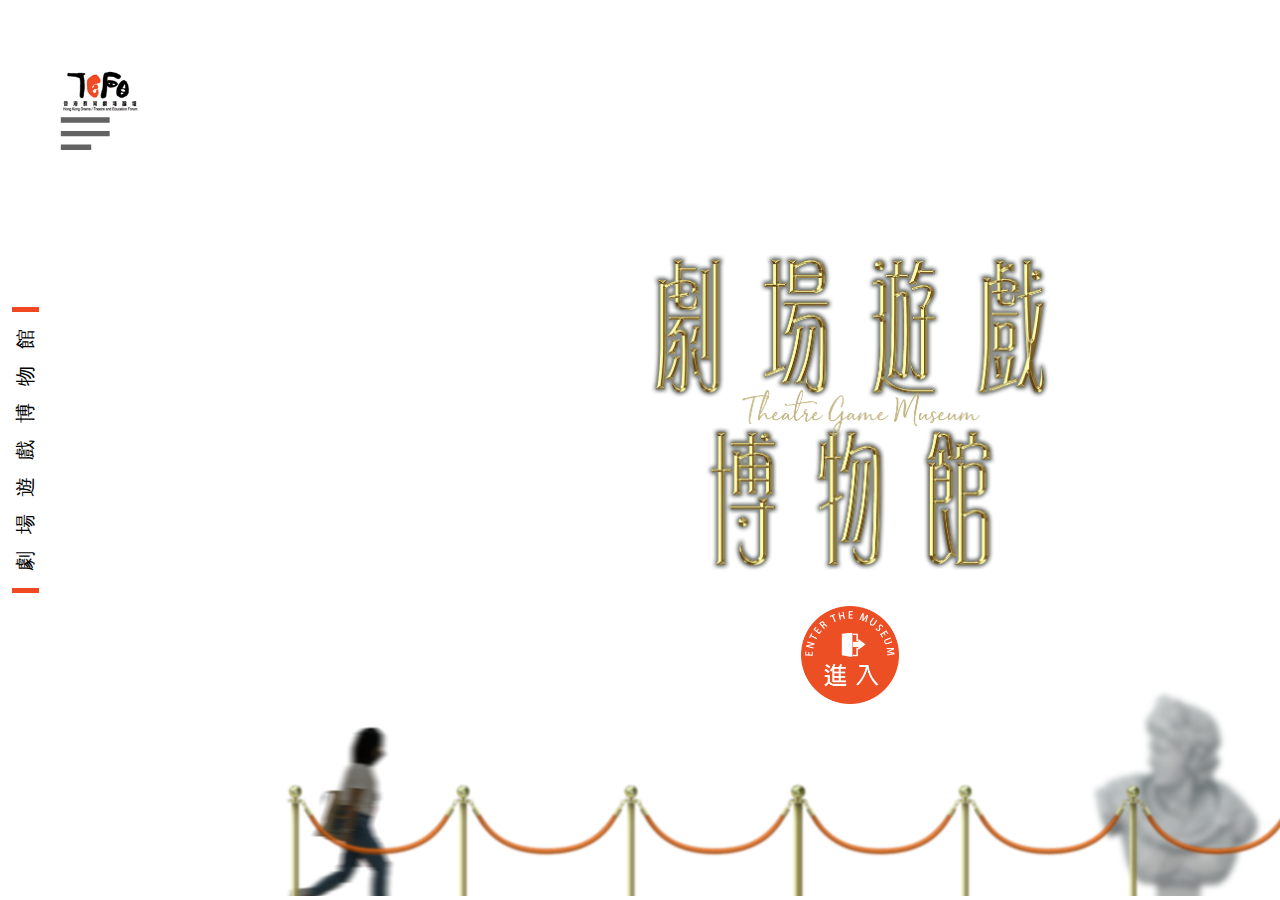
==== commit e0c89839: "[Update] tefo" ====
--- a/index.html
+++ b/index.html
@@ -1 +1 @@
-<!doctype html><html lang="en"><head><meta charset="utf-8"/><link rel="icon" href="./favicon.ico"/><meta name="viewport" content="width=device-width,initial-scale=1"/><meta name="theme-color" content="#000000"/><meta name="description" content=""/><script src="./verlet-1.0.0.min.js"></script><link rel="apple-touch-icon" href="./logo192.png"/><link rel="manifest" href="./manifest.json"/><title>劇場遊戲博物館</title><link href="./static/css/main.ba99017e.chunk.css" rel="stylesheet"></head><body><noscript>You need to enable JavaScript to run this app.</noscript><div id="root"></div><script>!function(e){function t(t){for(var n,a,f=t[0],l=t[1],i=t[2],c=0,s=[];c<f.length;c++)a=f[c],Object.prototype.hasOwnProperty.call(o,a)&&o[a]&&s.push(o[a][0]),o[a]=0;for(n in l)Object.prototype.hasOwnProperty.call(l,n)&&(e[n]=l[n]);for(p&&p(t);s.length;)s.shift()();return u.push.apply(u,i||[]),r()}function r(){for(var e,t=0;t<u.length;t++){for(var r=u[t],n=!0,f=1;f<r.length;f++){var l=r[f];0!==o[l]&&(n=!1)}n&&(u.splice(t--,1),e=a(a.s=r[0]))}return e}var n={},o={1:0},u=[];function a(t){if(n[t])return n[t].exports;var r=n[t]={i:t,l:!1,exports:{}};return e[t].call(r.exports,r,r.exports,a),r.l=!0,r.exports}a.m=e,a.c=n,a.d=function(e,t,r){a.o(e,t)||Object.defineProperty(e,t,{enumerable:!0,get:r})},a.r=function(e){"undefined"!=typeof Symbol&&Symbol.toStringTag&&Object.defineProperty(e,Symbol.toStringTag,{value:"Module"}),Object.defineProperty(e,"__esModule",{value:!0})},a.t=function(e,t){if(1&t&&(e=a(e)),8&t)return e;if(4&t&&"object"==typeof e&&e&&e.__esModule)return e;var r=Object.create(null);if(a.r(r),Object.defineProperty(r,"default",{enumerable:!0,value:e}),2&t&&"string"!=typeof e)for(var n in e)a.d(r,n,function(t){return e[t]}.bind(null,n));return r},a.n=function(e){var t=e&&e.__esModule?function(){return e.default}:function(){return e};return a.d(t,"a",t),t},a.o=function(e,t){return Object.prototype.hasOwnProperty.call(e,t)},a.p="./";var f=this["webpackJsonptefo-theath-game-museum"]=this["webpackJsonptefo-theath-game-museum"]||[],l=f.push.bind(f);f.push=t,f=f.slice();for(var i=0;i<f.length;i++)t(f[i]);var p=l;r()}([])</script><script src="./static/js/2.5824d6a3.chunk.js"></script><script src="./static/js/main.b02cfaa3.chunk.js"></script></body></html>+<!doctype html><html lang="en"><head><meta charset="utf-8"/><link rel="icon" href="./favicon.ico"/><meta name="viewport" content="width=device-width,initial-scale=1"/><meta name="theme-color" content="#000000"/><meta name="description" content=""/><script src="./verlet-1.0.0.min.js"></script><link rel="apple-touch-icon" href="./logo192.png"/><link rel="manifest" href="./manifest.json"/><title>劇場遊戲博物館</title><link href="./static/css/main.ba99017e.chunk.css" rel="stylesheet"></head><body><noscript>You need to enable JavaScript to run this app.</noscript><div id="root"></div><script>!function(e){function t(t){for(var n,a,f=t[0],l=t[1],i=t[2],c=0,s=[];c<f.length;c++)a=f[c],Object.prototype.hasOwnProperty.call(o,a)&&o[a]&&s.push(o[a][0]),o[a]=0;for(n in l)Object.prototype.hasOwnProperty.call(l,n)&&(e[n]=l[n]);for(p&&p(t);s.length;)s.shift()();return u.push.apply(u,i||[]),r()}function r(){for(var e,t=0;t<u.length;t++){for(var r=u[t],n=!0,f=1;f<r.length;f++){var l=r[f];0!==o[l]&&(n=!1)}n&&(u.splice(t--,1),e=a(a.s=r[0]))}return e}var n={},o={1:0},u=[];function a(t){if(n[t])return n[t].exports;var r=n[t]={i:t,l:!1,exports:{}};return e[t].call(r.exports,r,r.exports,a),r.l=!0,r.exports}a.m=e,a.c=n,a.d=function(e,t,r){a.o(e,t)||Object.defineProperty(e,t,{enumerable:!0,get:r})},a.r=function(e){"undefined"!=typeof Symbol&&Symbol.toStringTag&&Object.defineProperty(e,Symbol.toStringTag,{value:"Module"}),Object.defineProperty(e,"__esModule",{value:!0})},a.t=function(e,t){if(1&t&&(e=a(e)),8&t)return e;if(4&t&&"object"==typeof e&&e&&e.__esModule)return e;var r=Object.create(null);if(a.r(r),Object.defineProperty(r,"default",{enumerable:!0,value:e}),2&t&&"string"!=typeof e)for(var n in e)a.d(r,n,function(t){return e[t]}.bind(null,n));return r},a.n=function(e){var t=e&&e.__esModule?function(){return e.default}:function(){return e};return a.d(t,"a",t),t},a.o=function(e,t){return Object.prototype.hasOwnProperty.call(e,t)},a.p="./";var f=this["webpackJsonptefo-theath-game-museum"]=this["webpackJsonptefo-theath-game-museum"]||[],l=f.push.bind(f);f.push=t,f=f.slice();for(var i=0;i<f.length;i++)t(f[i]);var p=l;r()}([])</script><script src="./static/js/2.7483ac0d.chunk.js"></script><script src="./static/js/main.2480bf1c.chunk.js"></script></body></html>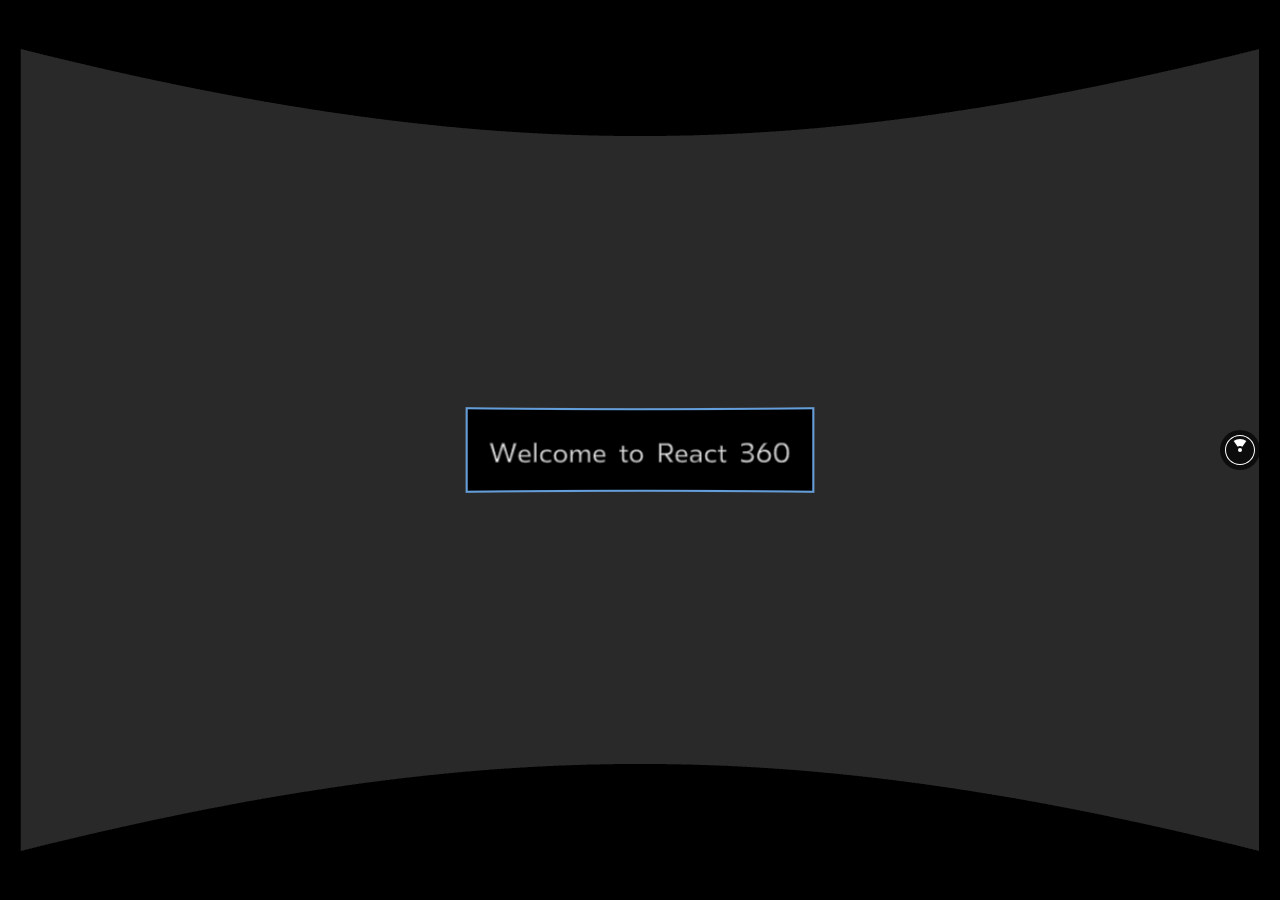
==== commit e7fe1128: "[Update] test react 360" ====
--- a/index.html
+++ b/index.html
@@ -1 +1,23 @@
-<!doctype html><html lang="en"><head><meta charset="utf-8"/><link rel="icon" href="./favicon.ico"/><meta name="viewport" content="width=device-width,initial-scale=1"/><meta name="theme-color" content="#000000"/><meta name="description" content=""/><script src="./verlet-1.0.0.min.js"></script><link rel="apple-touch-icon" href="./logo192.png"/><link rel="manifest" href="./manifest.json"/><title>劇場遊戲博物館</title><link href="./static/css/main.ba99017e.chunk.css" rel="stylesheet"></head><body><noscript>You need to enable JavaScript to run this app.</noscript><div id="root"></div><script>!function(e){function t(t){for(var n,a,f=t[0],l=t[1],i=t[2],c=0,s=[];c<f.length;c++)a=f[c],Object.prototype.hasOwnProperty.call(o,a)&&o[a]&&s.push(o[a][0]),o[a]=0;for(n in l)Object.prototype.hasOwnProperty.call(l,n)&&(e[n]=l[n]);for(p&&p(t);s.length;)s.shift()();return u.push.apply(u,i||[]),r()}function r(){for(var e,t=0;t<u.length;t++){for(var r=u[t],n=!0,f=1;f<r.length;f++){var l=r[f];0!==o[l]&&(n=!1)}n&&(u.splice(t--,1),e=a(a.s=r[0]))}return e}var n={},o={1:0},u=[];function a(t){if(n[t])return n[t].exports;var r=n[t]={i:t,l:!1,exports:{}};return e[t].call(r.exports,r,r.exports,a),r.l=!0,r.exports}a.m=e,a.c=n,a.d=function(e,t,r){a.o(e,t)||Object.defineProperty(e,t,{enumerable:!0,get:r})},a.r=function(e){"undefined"!=typeof Symbol&&Symbol.toStringTag&&Object.defineProperty(e,Symbol.toStringTag,{value:"Module"}),Object.defineProperty(e,"__esModule",{value:!0})},a.t=function(e,t){if(1&t&&(e=a(e)),8&t)return e;if(4&t&&"object"==typeof e&&e&&e.__esModule)return e;var r=Object.create(null);if(a.r(r),Object.defineProperty(r,"default",{enumerable:!0,value:e}),2&t&&"string"!=typeof e)for(var n in e)a.d(r,n,function(t){return e[t]}.bind(null,n));return r},a.n=function(e){var t=e&&e.__esModule?function(){return e.default}:function(){return e};return a.d(t,"a",t),t},a.o=function(e,t){return Object.prototype.hasOwnProperty.call(e,t)},a.p="./";var f=this["webpackJsonptefo-theath-game-museum"]=this["webpackJsonptefo-theath-game-museum"]||[],l=f.push.bind(f);f.push=t,f=f.slice();for(var i=0;i<f.length;i++)t(f[i]);var p=l;r()}([])</script><script src="./static/js/2.7483ac0d.chunk.js"></script><script src="./static/js/main.2480bf1c.chunk.js"></script></body></html>+<html>
+  <head>
+    <title>beyond_bollywood_vr</title>
+    <style>body { margin: 0; }</style>
+    <meta name="viewport" content="width=device-width, initial-scale=1, user-scalable=no">
+  </head>
+  <body>
+    <!-- Attachment point for your app -->
+    <div id="container"></div>
+    <script src="./client.bundle.js"></script>
+    <script>
+      // Initialize the React 360 application
+      React360.init(
+        'index.bundle.js',
+        document.getElementById('container'),
+        {
+          assetRoot: 'static_assets/',
+        }
+      );
+    </script>
+  </body>
+</html>
+
